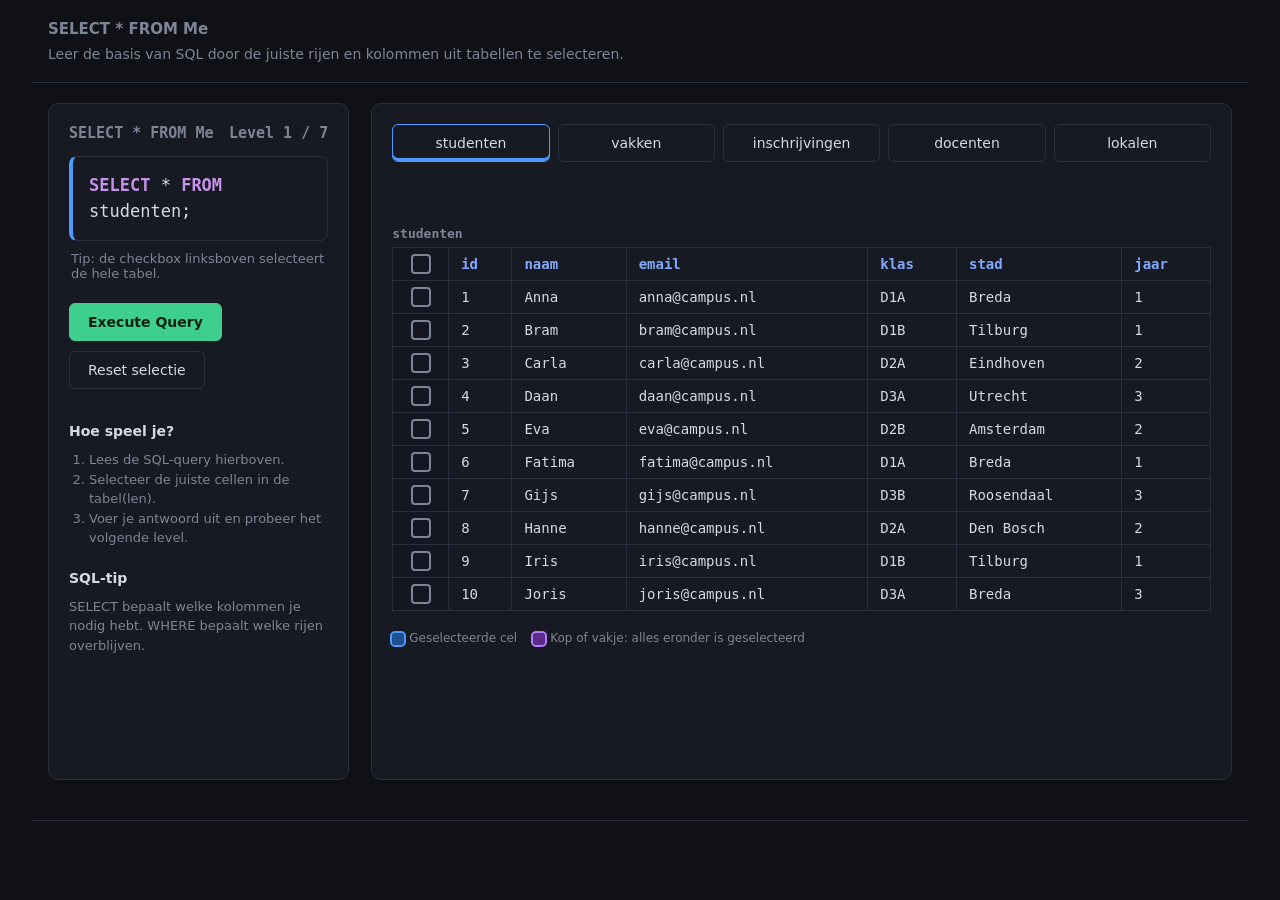
==== index.html @ 79f73146 "Initial commit Added: - index.html file to have a visual file to manipulate for the webgame. - style" ====
<!DOCTYPE html>
<html lang="nl">
<head>
<meta charset="utf-8">
<meta name="viewport" content="width=device-width, initial-scale=1, viewport-fit=cover">
<title>SELECT * FROM Me</title>
<link rel="stylesheet" href="styles/style.css">
</head>
<body>
    <header class="site-band">
        <h1>SELECT * FROM Me</h1>
        <p>Leer de basis van SQL door de juiste rijen en kolommen uit tabellen te selecteren.</p>
    </header>

    <div class="wrap">
        <div class="controls">
            <h1><span class="mono">SELECT * FROM Me</span><span id="lvl" class="mono"></span></h1>
            <div id="query" class="query mono"></div>
            <div id="hint" class="hint"></div>
            
            <div class="bar">
                <button class="run" id="run">Execute Query</button>
                <button id="reset">Reset selectie</button>
                <button id="next" style="display:none">Volgend level</button>
            </div>

            <section class="help">
                <h2>Hoe speel je?</h2>
                <ol>
                    <li>Lees de SQL-query hierboven.</li>
                    <li>Selecteer de juiste cellen in de tabel(len).</li>
                    <li>Voer je antwoord uit en probeer het volgende level.</li>
                </ol>
                <h2>SQL-tip</h2>
                <p>SELECT bepaalt welke kolommen je nodig hebt. WHERE bepaalt welke rijen overblijven.</p>
            </section>
        </div>
        <div class="results">
            <div id="table-tabs" class="table-tabs" role="tablist" aria-label="Tabellen"></div>
            <div id="tables" class="tables"></div>
            <div id="msg" aria-live="polite"></div>
            <div class="legend">
                <span><i style="background:var(--loose);outline:2px solid var(--looseb)"></i>Geselecteerde cel</span>
                <span><i style="background:var(--lock);outline:2px solid var(--lockb)"></i>Kop of vakje: alles eronder is geselecteerd</span>
            </div>
        </div>
    </div>

    <footer class="site-band"></footer>
<script src="js/script.js"></script>
</body>
</html>
---- styles/style.css ----
/* Root variables ------------------------------------------------------------------------------------------------------------------- */
:root{
    --bg:#0f1117;
    --panel:#171a23;
    --line:#2a2f3d;
    --text:#d7dae0;
    --dim:#7d8596;
    --loose:#1f4f8f;
    --looseb:#4c9aff;
    --lock:#5b2d86;
    --lockb:#b57bff;
    --ok:#3ecf8e;
    --err:#ff6b6b;
    color-scheme:dark;
    box-sizing:border-box;
    padding-top:env(safe-area-inset-top,0);
    padding-bottom:env(safe-area-inset-bottom,0)
}
*{box-sizing:inherit}


body{
    margin:0;
    background:var(--bg);
    color:var(--text);
    font-family:Inter,system-ui,sans-serif;
    min-height:100vh;
    display:flex;
    flex-direction:column;
}

.mono{
    font-family:"JetBrains Mono",Consolas,Menlo,monospace
}

.site-band{
    width:min(100%, 95%);
    margin:0 auto;
    padding:1.25rem 1rem;
    border-bottom:1px solid var(--line);
}

.site-band h1{
    margin:0 0 .5rem;
}

.site-band p{
    margin:0;
    color:var(--dim);
    font-size:.875rem;
}

.wrap{
    max-width:95%;
    width:100%;
    flex:1;
    margin:0 auto;
    padding:1.25rem 1rem 2.5rem;
    display:grid;
    grid-template-columns:minmax(15rem, 0.35fr) minmax(0, 1fr);
    gap:1.375rem;
}

.controls, .results{
    min-width:0;
    min-height:100%;
    padding:1.25rem;
    background:var(--panel);
    border:1px solid var(--line);
    border-radius:.625rem;
}

h1{
    font-size:.9375rem;
    margin:0 0 .875rem;
    color:var(--dim);
    font-weight:600;
    display:flex;
    justify-content:space-between
}

.query{
    background:var(--panel);
    border:1px solid var(--line);
    border-left:4px solid var(--looseb);
    border-radius:.5rem;
    padding:1rem;
    font-size:1.0625rem;
    line-height:1.5;
    overflow-x:auto
}

.kw{
    color:#c792ea;
    font-weight:700
}

.hint{
    color:var(--dim);
    font-size:.8125rem;
    margin:.625rem .125rem 1.125rem
}

.help{
    margin-top:2rem;
    color:var(--dim);
    font-size:.8125rem;
    line-height:1.5;
}

.help h2{
    margin:0 0 .5rem;
    color:var(--text);
    font-size:.875rem;
}

.help ol{
    margin:0 0 1.25rem;
    padding-left:1.25rem;
}

.help p{
    margin:0;
}

.tables{
    display:flex;
    flex-wrap:wrap;
    gap:1.375rem
}

.table-tabs{
    display:flex;
    flex-wrap:wrap;
    gap:.5rem;
    margin-bottom:4rem;
}

.table-tab{
    flex:1 1 8.75rem;
    padding:.625rem .875rem;
    color:var(--text);
    background:var(--panel);
    border:1px solid var(--line);
    border-radius:.375rem;
}

.table-tab[aria-selected="true"]{
    border-color:var(--looseb);
    box-shadow:inset 0 -.1875rem 0 var(--looseb);
}

.tbl h3{
    margin:0 0 .375rem;
    font-size:.8125rem;
    color:var(--dim)
}

.tbl{
    width:100%;
    min-width:0;
}

.scroll{
    overflow-x:auto;
    max-width:100%
}

/* Table styling ------------------------------------------------------------------------------------------------------------------- */

table{
    width:100%;
    border-collapse:collapse;
    font-size:.875rem;
    background:var(--panel)
}

th,td{
    border:1px solid var(--line);
    padding:.5rem .75rem;
    text-align:left;
    white-space:nowrap
}

th.col{
    cursor:pointer;
    color:#82aaff;
    user-select:none
}

th.col:hover{
    background:#202534
}

th.col.on{
    background:var(--lock);
    color:#fff;
    box-shadow:inset 0 -.1875rem 0 var(--lockb)
}

td.cell{
    cursor:pointer;
    user-select:none;
    position:relative
}

td.cell:hover{
    background:#202534
}

td.cell.loose{
    background:var(--loose);
    outline:.125rem solid var(--looseb);
    outline-offset:-.125rem
}

th.corner,td.rowbox{text-align:center;padding:.375rem .5rem;background:#141722}

.box{
    width:1.25rem;
    height:1.25rem;
    border:2px solid var(--dim);
    border-radius:.25rem;
    display:inline-block;
    cursor:pointer;
    vertical-align:middle;
    position:relative
}

.box.on{
    background:var(--lockb);
    border-color:var(--lockb)
}

.box.on::after{
    content:"\2713";
    color:#111;
    font-size:.8125rem;
    position:absolute;
    left:.1875rem;
    top:-.125rem;
    font-weight:700
}

.shake{
    animation:sh .3s
}

@keyframes sh{
    25%{
        transform:translateX(-.1875rem)
    }
    75%{
        transform:translateX(.1875rem)
    }
}

.bar{
    display:flex;
    gap:.625rem;
    margin-top:1.375rem;
    flex-wrap:wrap
}

button{
    font:inherit;
    font-size:.875rem;
    padding:.625rem 1.125rem;
    border-radius:.375rem;
    border:1px solid var(--line);
    background:var(--panel);
    color:var(--text);
    cursor:pointer
}

button.run{
    background:var(--ok);
    color:#06210f;
    border-color:var(--ok);
    font-weight:700
}

button:hover{
    filter:brightness(1.15)
}

#msg{
    margin-top:1rem;
    padding:.75rem .875rem;
    border-radius:.5rem;
    font-size:.875rem;
    min-height:1.25rem;
    display:none;
    line-height:1.5
}

#msg.err{
    display:block;
    background:#3a1a1e;
    border:1px solid var(--err)
}

#msg.ok{
    display:block;
    background:#12301f;
    border:1px solid var(--ok)
}

#msg.info{
    display:block;
    background:#222633;
    border:1px solid var(--line)
}

.legend{
    display:flex;
    gap:1rem;
    font-size:.75rem;
    color:var(--dim);
    margin-top:1.25rem;
    flex-wrap:wrap
}

.legend i{
    display:inline-block;
    width:.75rem;
    height:.75rem;
    border-radius:.1875rem;
    vertical-align:middle;
    margin-right:.3125rem
}

footer.site-band{
    min-height:5rem;
    border-top:1px solid var(--line);
    border-bottom:0;
}

@media (max-width:43.75em){
    .wrap{
        grid-template-columns:1fr;
    }
}
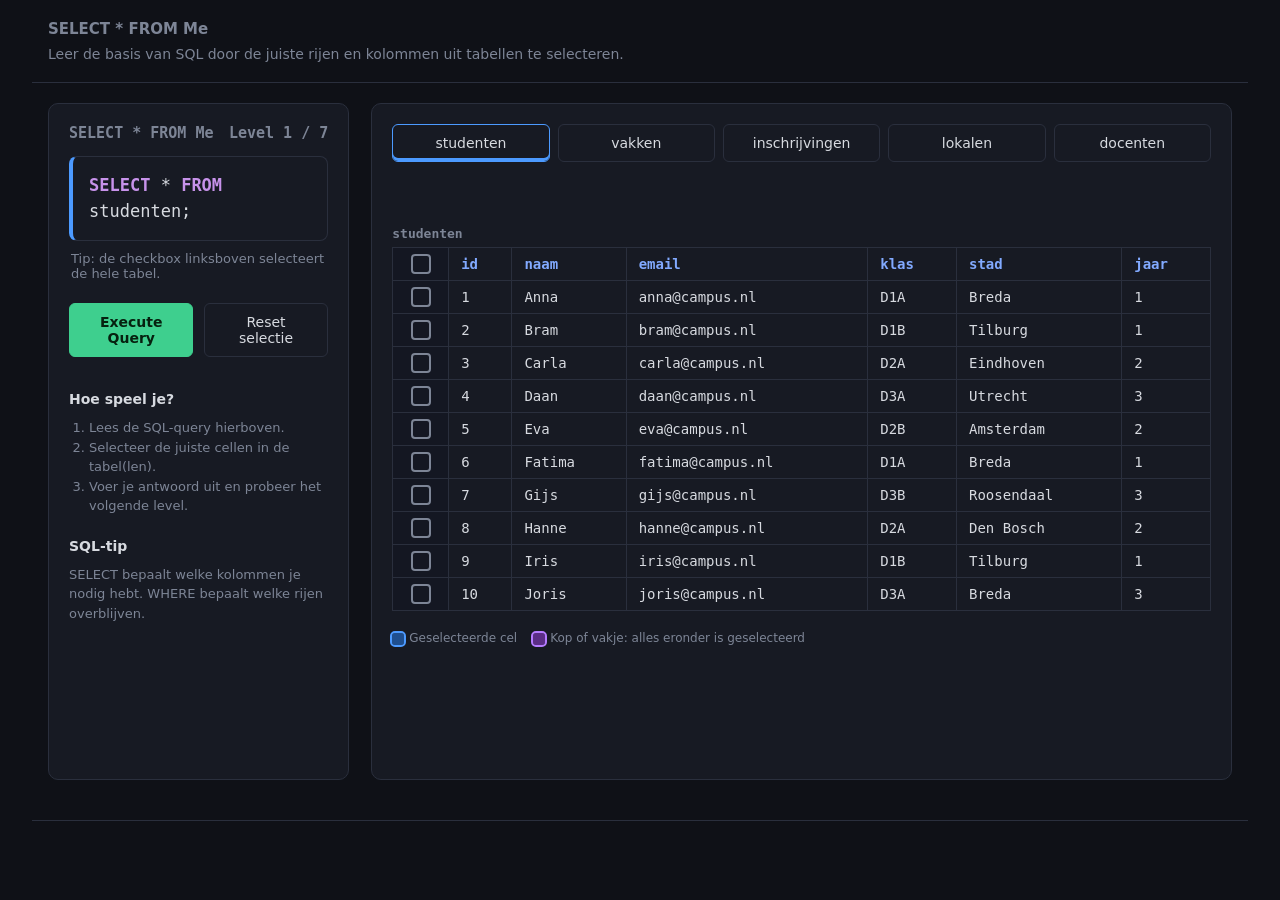
==== commit 0cb94ce5: "Slight changes in level order and styling. Changed: - Level 5 → 7 - Level 7 → 5 - Switched the "next" ====
--- a/index.html
+++ b/index.html
@@ -20,8 +20,8 @@
             
             <div class="bar">
                 <button class="run" id="run">Execute Query</button>
+                <button id="next" style="display:none">Volgend level</button>
                 <button id="reset">Reset selectie</button>
-                <button id="next" style="display:none">Volgend level</button>
             </div>
 
             <section class="help">
--- a/styles/style.css
+++ b/styles/style.css
@@ -259,10 +259,12 @@
     display:flex;
     gap:.625rem;
     margin-top:1.375rem;
-    flex-wrap:wrap
+    flex-wrap:wrap;
+    justify-content:space-between;
 }
 
 button{
+    width: 48%;
     font:inherit;
     font-size:.875rem;
     padding:.625rem 1.125rem;
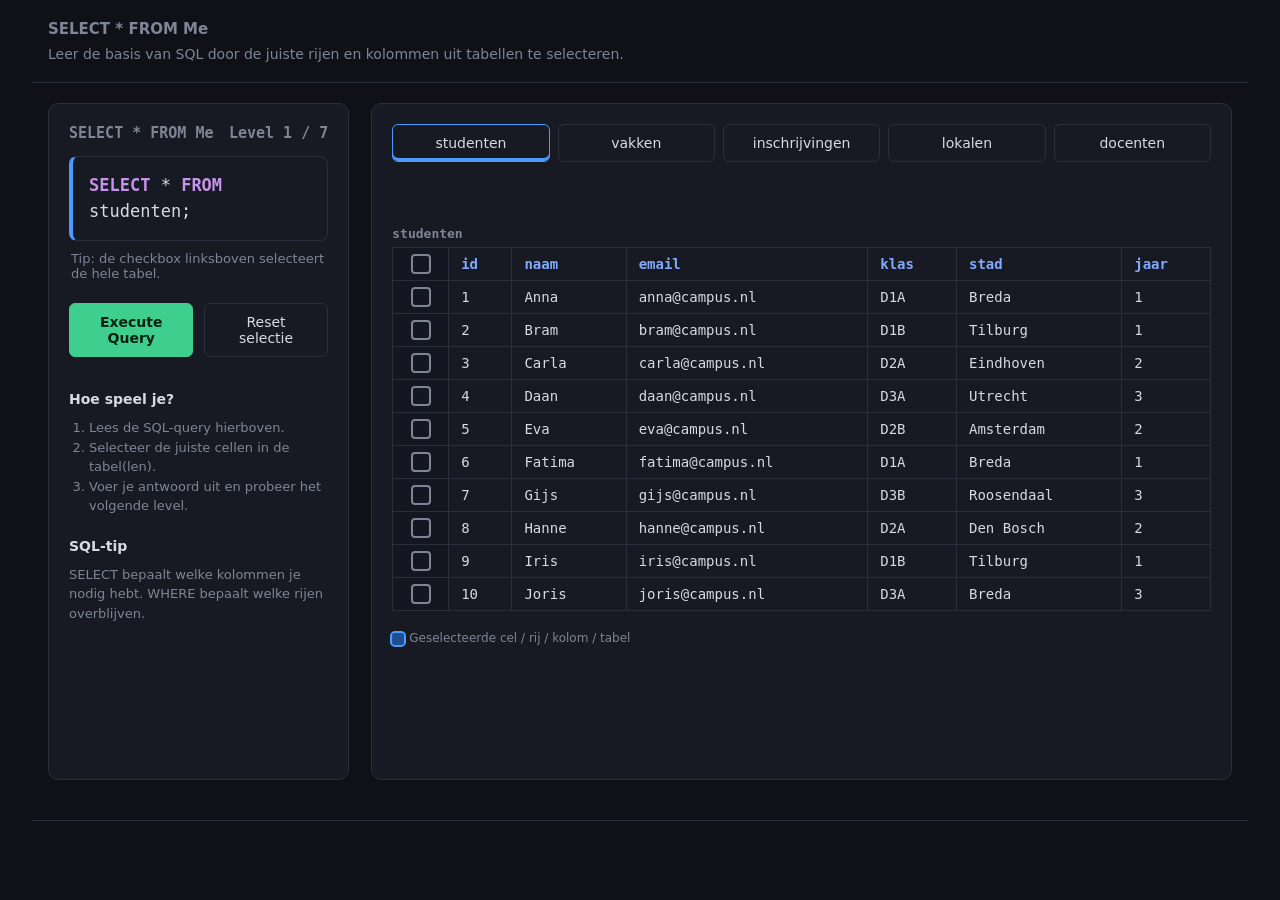
==== commit 50336aae: "Changed styling "next" button and selected rows, colums and tables. Removed: - lock css variables  C" ====
--- a/index.html
+++ b/index.html
@@ -20,7 +20,7 @@
             
             <div class="bar">
                 <button class="run" id="run">Execute Query</button>
-                <button id="next" style="display:none">Volgend level</button>
+                <button class="next" id="next" style="display:none">Volgend level</button>
                 <button id="reset">Reset selectie</button>
             </div>
 
@@ -40,8 +40,7 @@
             <div id="tables" class="tables"></div>
             <div id="msg" aria-live="polite"></div>
             <div class="legend">
-                <span><i style="background:var(--loose);outline:2px solid var(--looseb)"></i>Geselecteerde cel</span>
-                <span><i style="background:var(--lock);outline:2px solid var(--lockb)"></i>Kop of vakje: alles eronder is geselecteerd</span>
+                <span><i style="background:var(--loose);outline:2px solid var(--looseb)"></i>Geselecteerde cel / rij / kolom / tabel</span>
             </div>
         </div>
     </div>
--- a/styles/style.css
+++ b/styles/style.css
@@ -7,8 +7,6 @@
     --dim:#7d8596;
     --loose:#1f4f8f;
     --looseb:#4c9aff;
-    --lock:#5b2d86;
-    --lockb:#b57bff;
     --ok:#3ecf8e;
     --err:#ff6b6b;
     color-scheme:dark;
@@ -193,9 +191,9 @@
 }
 
 th.col.on{
-    background:var(--lock);
+    background:var(--loose);
     color:#fff;
-    box-shadow:inset 0 -.1875rem 0 var(--lockb)
+    box-shadow:inset 0 -.1875rem 0 var(--looseb)
 }
 
 td.cell{
@@ -228,8 +226,8 @@
 }
 
 .box.on{
-    background:var(--lockb);
-    border-color:var(--lockb)
+    background:var(--looseb);
+    border-color:var(--looseb)
 }
 
 .box.on::after{
@@ -282,6 +280,13 @@
     font-weight:700
 }
 
+button.next{
+    background:var(--looseb);
+    color:#06210f;
+    border-color:var(--looseb);
+    font-weight:700
+}
+
 button:hover{
     filter:brightness(1.15)
 }
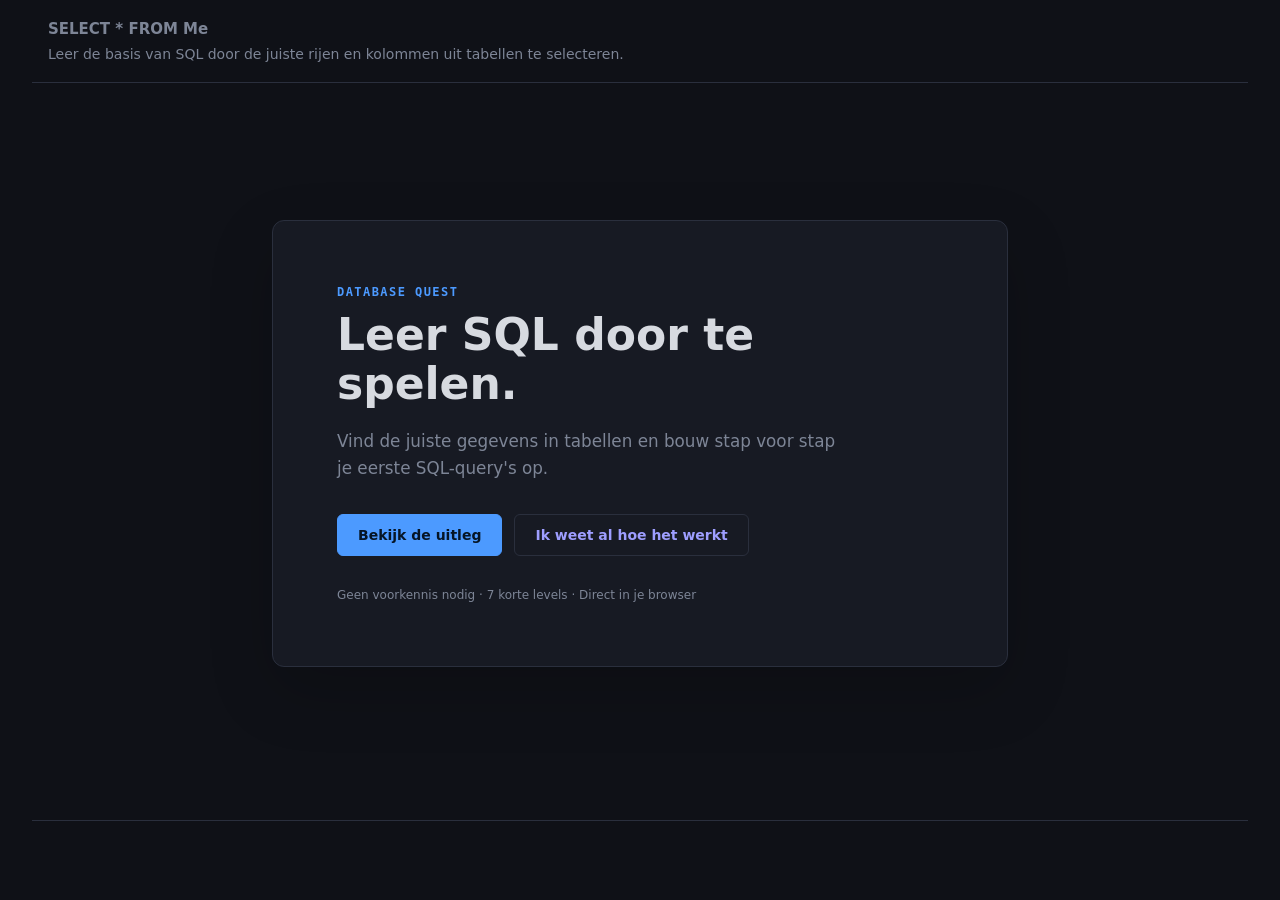
==== commit b53c2ffa: "Complete SQL learning flow with separate pages: Removed:  Monolithic JavaScript logic Removed level " ====
--- a/index.html
+++ b/index.html
@@ -3,49 +3,28 @@
 <head>
 <meta charset="utf-8">
 <meta name="viewport" content="width=device-width, initial-scale=1, viewport-fit=cover">
-<title>SELECT * FROM Me</title>
+<title>SELECT * FROM Me - Start</title>
 <link rel="stylesheet" href="styles/style.css">
 </head>
 <body>
-    <header class="site-band">
+    <header class="site-band site-header">
         <h1>SELECT * FROM Me</h1>
         <p>Leer de basis van SQL door de juiste rijen en kolommen uit tabellen te selecteren.</p>
     </header>
 
-    <div class="wrap">
-        <div class="controls">
-            <h1><span class="mono">SELECT * FROM Me</span><span id="lvl" class="mono"></span></h1>
-            <div id="query" class="query mono"></div>
-            <div id="hint" class="hint"></div>
-            
-            <div class="bar">
-                <button class="run" id="run">Execute Query</button>
-                <button class="next" id="next" style="display:none">Volgend level</button>
-                <button id="reset">Reset selectie</button>
+    <main class="welcome-page">
+        <div class="welcome-card">
+            <p class="eyebrow mono">DATABASE QUEST</p>
+            <h2>Leer SQL door te spelen.</h2>
+            <p class="lead">Vind de juiste gegevens in tabellen en bouw stap voor stap je eerste SQL-query's op.</p>
+            <div class="welcome-actions">
+                <a class="button primary-action" href="tutorial.html">Bekijk de uitleg</a>
+                <a class="button secondary-action" href="game.html">Ik weet al hoe het werkt</a>
             </div>
-
-            <section class="help">
-                <h2>Hoe speel je?</h2>
-                <ol>
-                    <li>Lees de SQL-query hierboven.</li>
-                    <li>Selecteer de juiste cellen in de tabel(len).</li>
-                    <li>Voer je antwoord uit en probeer het volgende level.</li>
-                </ol>
-                <h2>SQL-tip</h2>
-                <p>SELECT bepaalt welke kolommen je nodig hebt. WHERE bepaalt welke rijen overblijven.</p>
-            </section>
+            <p class="welcome-note">Geen voorkennis nodig · 7 korte levels · Direct in je browser</p>
         </div>
-        <div class="results">
-            <div id="table-tabs" class="table-tabs" role="tablist" aria-label="Tabellen"></div>
-            <div id="tables" class="tables"></div>
-            <div id="msg" aria-live="polite"></div>
-            <div class="legend">
-                <span><i style="background:var(--loose);outline:2px solid var(--looseb)"></i>Geselecteerde cel / rij / kolom / tabel</span>
-            </div>
-        </div>
-    </div>
+    </main>
 
     <footer class="site-band"></footer>
-<script src="js/script.js"></script>
 </body>
 </html>
--- a/styles/style.css
+++ b/styles/style.css
@@ -48,6 +48,317 @@
     font-size:.875rem;
 }
 
+.site-header{
+    position:relative;
+}
+
+.welcome-page, .tutorial-page{
+    width:min(100%, 95%);
+    flex:1;
+    margin:0 auto;
+    padding:2rem 1rem 3rem;
+    display:grid;
+    place-items:center;
+}
+
+.welcome-card, .tutorial-card{
+    width:min(100%, 46rem);
+    padding:clamp(2rem, 6vw, 4rem);
+    background:var(--panel);
+    border:1px solid var(--line);
+    border-radius:.75rem;
+    box-shadow:0 1.5rem 4rem rgba(0,0,0,.18);
+}
+
+.eyebrow{
+    margin:0 0 .75rem;
+    color:var(--looseb);
+    font-size:.75rem;
+    font-weight:700;
+    letter-spacing:.12em;
+}
+
+.welcome-card h2, .tutorial-card h2{
+    margin:0;
+    color:var(--text);
+    font-size:clamp(1.75rem, 5vw, 2.75rem);
+    line-height:1.1;
+}
+
+.lead{
+    max-width:32rem;
+    margin:1.25rem 0 2rem;
+    color:var(--dim);
+    font-size:1.05rem;
+    line-height:1.6;
+}
+
+.welcome-actions, .tutorial-actions{
+    display:flex;
+    gap:.75rem;
+    flex-wrap:wrap;
+}
+
+.welcome-actions button, .welcome-actions .button, .tutorial-actions button, .tutorial-actions .button{
+    width:auto;
+}
+
+.button{
+    font:inherit;
+    font-size:.875rem;
+    border:1px solid var(--line);
+    border-radius:.375rem;
+    cursor:pointer;
+    text-decoration:none;
+}
+
+button.primary-action, button.secondary-action, .button.primary-action, .button.secondary-action{
+    padding:.75rem 1.25rem;
+    font-weight:700;
+}
+
+button.primary-action, .button.primary-action{
+    background:var(--looseb);
+    color:#061525;
+    border-color:var(--looseb);
+}
+
+button.secondary-action, .button.secondary-action{
+    background:transparent;
+}
+
+.welcome-note{
+    margin:2rem 0 0;
+    color:var(--dim);
+    font-size:.75rem;
+}
+
+.victory-body{
+    overflow-x:hidden;
+}
+
+.victory-card{
+    position:relative;
+    z-index:2;
+    text-align:center;
+}
+
+.victory-card .lead{
+    margin-left:auto;
+    margin-right:auto;
+}
+
+.victory-card .welcome-actions{
+    justify-content:center;
+}
+
+.victory-icon{
+    width:5rem;
+    height:5rem;
+    margin:0 auto 1.25rem;
+    display:grid;
+    place-items:center;
+    border:2px solid var(--ok);
+    border-radius:50%;
+    background:#12301f;
+    color:var(--ok);
+    font-size:2.75rem;
+    font-weight:700;
+    box-shadow:0 0 2rem rgba(62,207,142,.18);
+}
+
+.confetti{
+    position:fixed;
+    inset:0;
+    z-index:1;
+    pointer-events:none;
+    overflow:hidden;
+}
+
+.confetti i{
+    position:absolute;
+    top:-2rem;
+    left:var(--left);
+    width:var(--width);
+    height:var(--height);
+    border-radius:.125rem;
+    background:var(--color);
+    opacity:.95;
+    animation:confetti-fall var(--duration) var(--delay) linear forwards;
+}
+
+@keyframes confetti-fall{
+    0%{
+        transform:translate3d(0,-2rem,0) rotate(0);
+    }
+    100%{
+        transform:translate3d(var(--drift),110vh,0) rotate(var(--spin));
+    }
+}
+
+@media (prefers-reduced-motion: reduce){
+    .confetti{
+        display:none;
+    }
+}
+
+.tutorial-heading{
+    display:flex;
+    align-items:flex-start;
+    justify-content:space-between;
+    gap:1rem;
+    margin-bottom:2.5rem;
+}
+
+.tutorial-progress{
+    color:var(--dim);
+    font-family:"JetBrains Mono",Consolas,Menlo,monospace;
+    font-size:.8125rem;
+    white-space:nowrap;
+}
+
+.tutorial-step{
+    min-height:14rem;
+}
+
+.step-number{
+    margin-bottom:.75rem;
+    color:var(--looseb);
+    font:700 .8125rem "JetBrains Mono",Consolas,Menlo,monospace;
+}
+
+.tutorial-step h3{
+    margin:0 0 .75rem;
+    font-size:1.35rem;
+}
+
+.tutorial-step p{
+    max-width:36rem;
+    margin:0 0 1.25rem;
+    color:var(--dim);
+    line-height:1.6;
+}
+
+.tutorial-step strong{
+    color:var(--text);
+}
+
+.query-example, .mini-table, .tutorial-result{
+    width:fit-content;
+    max-width:100%;
+    padding:.85rem 1rem;
+    border:1px solid var(--line);
+    border-radius:.5rem;
+    background:#12151d;
+    overflow:auto;
+}
+
+.query-example{
+    color:var(--text);
+}
+
+
+.statement-list{
+    display:grid;
+    gap:.5rem;
+    margin-bottom:1.25rem;
+}
+
+.statement-list div{
+    display:flex;
+    align-items:baseline;
+    gap:.75rem;
+    color:var(--dim);
+}
+
+.statement-list strong{
+    min-width:7rem;
+    color:#c792ea;
+}
+
+.selection-list{
+    display:grid;
+    grid-template-columns:repeat(2, minmax(0, 1fr));
+    gap:.625rem;
+    margin-bottom:1.25rem;
+    color:var(--dim);
+    font-size:.875rem;
+}
+
+.selection-list span{
+    display:flex;
+    align-items:center;
+    gap:.5rem;
+}
+
+.selection-icon{
+    display:grid;
+    width:1.5rem;
+    height:1.5rem;
+    place-items:center;
+    border:1px solid var(--looseb);
+    border-radius:.25rem;
+    color:var(--looseb);
+    font-family:"JetBrains Mono",Consolas,Menlo,monospace;
+}
+
+.mini-table{
+    display:grid;
+    grid-template-columns:repeat(3, minmax(4rem, 1fr));
+    gap:.5rem;
+    color:var(--dim);
+}
+
+.mini-table strong{
+    color:var(--text);
+    background:var(--loose);
+    outline:2px solid var(--looseb);
+    outline-offset:-2px;
+}
+
+.tutorial-selection-feedback{
+    margin:.75rem 0 0;
+    color:var(--dim);
+    font-size:.8125rem;
+}
+
+.tutorial-selection-reset{
+    width:auto;
+    margin-top:.5rem;
+    padding:.4rem .75rem;
+    font-size:.75rem;
+}
+
+.tutorial-result{
+    color:var(--ok);
+}
+
+.tutorial-result span{
+    display:inline-block;
+    margin-right:.4rem;
+    font-weight:700;
+}
+
+.tutorial-actions{
+    justify-content:space-between;
+    margin-top:1rem;
+}
+
+.tutorial-actions button:disabled{
+    cursor:not-allowed;
+    opacity:.4;
+}
+
+.tutorial-skip{
+    display:block;
+    width:auto;
+    margin:1.25rem auto 0;
+    padding:.25rem;
+    border:0;
+    color:var(--dim);
+    font-size:.75rem;
+}
+
 .wrap{
     max-width:95%;
     width:100%;
@@ -261,6 +572,10 @@
     justify-content:space-between;
 }
 
+[hidden]{
+    display:none !important;
+}
+
 button{
     width: 48%;
     font:inherit;
@@ -344,6 +659,18 @@
 }
 
 @media (max-width:43.75em){
+    .welcome-page, .tutorial-page{
+        padding-top:1rem;
+    }
+
+    .welcome-card, .tutorial-card{
+        padding:1.5rem;
+    }
+
+    .welcome-actions button, .welcome-actions .button{
+        width:100%;
+    }
+
     .wrap{
         grid-template-columns:1fr;
     }
